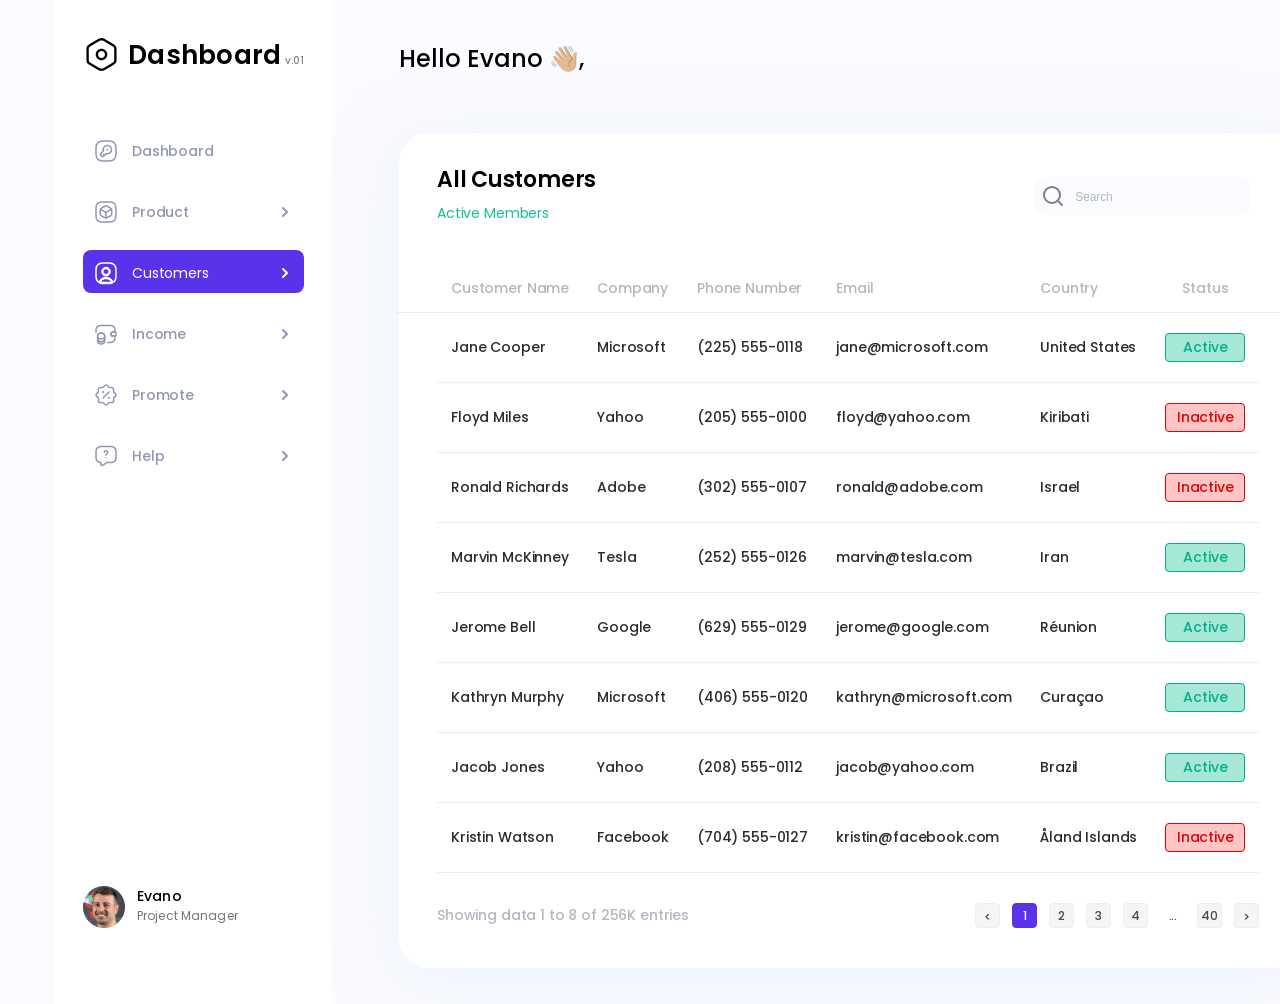
==== index.html @ 8c22f6dc "Updates" ====
<!doctype html><html class="page" lang="uk"><head><meta charset="UTF-8"><meta name="viewport" content="width=device-width,initial-scale=1"><title>Dashboard</title><link rel="icon" type="image/x-icon" href="images/setting 1.svg"><script defer="defer" src="./static/js/main.91e2515e.js"></script><link href="./static/css/main.ed46ba8c.css" rel="stylesheet"></head><body class="page__body"><div id="root"></div></body></html>
---- static/css/main.ed46ba8c.css ----
@font-face{font-family:Poppins;font-weight:500;src:url(../../static/media/Poppins-Medium.673ed42382ab264e0bf5.ttf) format("truetype")}@font-face{font-family:Poppins;font-weight:400;src:url(../../static/media/Poppins-Regular.35d26b781dc5fda684cc.ttf) format("truetype")}@font-face{font-family:Poppins;font-weight:600;src:url(../../static/media/Poppins-SemiBold.ac8d04b620e54be9b0f0.ttf) format("truetype")}input:focus,textarea:focus{outline:none}.page{font-family:Poppins,sans-serif}.page__body{background:#fafbff;margin:0}.page__body--with-menu{overflow:hidden}.page__container{max-width:1440px}@media(min-width:640px){.page__container{display:grid;grid-template-columns:1fr 3.7fr;margin:0 auto;padding:0 20px}}@media(min-width:1280px){.page__container{padding:0 55px}}.main{background:#fafbff;padding-top:20px;position:relative}@media(min-width:640px){.main{padding:41px 100px 0 67px}}.main__top{align-items:center;display:flex;justify-content:space-between;margin:0 20px}@media(min-width:640px){.main__top{display:block;margin:0}}.main__menu{background:none;border:none}@media(min-width:640px){.main__menu{display:none}}.main__hello{color:#000;font-size:24px;font-weight:500;line-height:36px}@media(min-width:640px){.main__hello{margin:0 0 56px}}.main__container{background:#fff;border-radius:30px;box-shadow:0 10px 60px #e2ecf980;padding:20px;position:relative}@media(min-width:640px){.main__container{padding:30px 44px 40px 38px}}.main__header-title{color:#000;font-size:22px;font-weight:600;letter-spacing:-.01em;line-height:33px;margin:0 0 7px}.main__header-subTitle{color:#16c098;font-size:14px;font-weight:400;letter-spacing:-.01em;line-height:21px;margin:0 0 40px}.main__header-search{background:#fafbff;border-radius:10px;box-sizing:border-box;display:flex;height:50px;margin-bottom:20px;padding:7px}@media(min-width:640px){.main__header-search{height:38px;margin-bottom:0;position:absolute;right:53px;top:44px;width:216px}}.main__header-search--svg{margin-right:8px}.main__header-search--input{background:#fafbff;border:none;width:85%}.main__header-search--input::placeholder{color:#b5b7c0;font-size:12px;font-weight:400;letter-spacing:-.01em;line-height:18px}@media(min-width:640px){.main__footer{align-items:center;display:flex;justify-content:space-between}}.main__footer-info{color:#b5b7c0;font-size:14px;font-weight:500;letter-spacing:-.01em;line-height:21px;margin-bottom:20px}@media(min-width:640px){.main__footer-info{margin:0}}.table{border-collapse:collapse;display:grid;grid-template-columns:minmax(-webkit-max-content,1fr) minmax(-webkit-max-content,1fr) minmax(-webkit-max-content,1fr) minmax(-webkit-max-content,1fr) minmax(-webkit-max-content,1fr) minmax(-webkit-min-content,1fr);grid-template-columns:minmax(max-content,1fr) minmax(max-content,1fr) minmax(max-content,1fr) minmax(max-content,1fr) minmax(max-content,1fr) minmax(min-content,1fr);margin-bottom:30px;min-width:100%;overflow-x:scroll;position:relative}@media(min-width:640px){.table{overflow-x:visible;overflow-x:initial}}tbody,thead,tr{display:contents}thead:before{background:#eee;content:"";display:block;height:1px;left:0;margin-left:-41px;margin-right:-67px;position:absolute;right:0;top:49px;transform:translateY(-100%);width:110%}td,th{overflow:hidden;padding:14px 5px;text-overflow:ellipsis;white-space:nowrap}@media(min-width:640px){td,th{padding:14px}}th{color:#b5b7c0;font-size:14px;font-weight:500;letter-spacing:-.01em;line-height:21px;position:-webkit-sticky;position:sticky;text-align:left;top:0}th:last-child{border:0;text-align:center}td{align-items:center;border-bottom:1px solid #eee;color:#292d32;display:flex;font-size:14px;font-weight:500;letter-spacing:-.01em;line-height:21px;padding-bottom:10px;padding-top:10px}@media(min-width:640px){td{padding-bottom:20px;padding-top:20px}}.active,.inactive{align-items:center;border-radius:4px;box-sizing:border-box;display:flex;height:29px;justify-content:center;width:80px}.active{background:#16c09861;border:1px solid #00b087;color:#00b087}.inactive{background:#ffc5c5;border:1px solid #df0404;color:#df0404}.pagination{display:flex;gap:12px;list-style:none;margin:0;padding:0}.page-item{align-items:center;background:#f5f5f5;border:1px solid #eee;border-radius:4px;box-sizing:border-box;display:flex;height:25px;justify-content:center;width:25px}.page-item:nth-child(6){background:none;border:none}.page-item--active{background:#5932ea;border:1px solid #5932ea;color:#fff}.page-item--active .page-link{color:#fff}.page-link{color:#404b52;font-size:12px;font-weight:500;letter-spacing:-.01em;line-height:100%;text-decoration:none}.menu{background:#fff;bottom:0;height:100vh;left:0;padding:30px;position:fixed;right:0;top:0;transform:translateX(-100%);transition:transform .3s;z-index:1}.menu:target{transform:translateX(0)}@media(min-width:640px){.menu{background:#fff;height:100%;padding:36px 28px 0;position:relative;transform:none}}.menu__cross{background:none;border:none;position:absolute;right:25px;top:40px;transition:opacity .3s;z-index:2}@media(min-width:640px){.menu__cross{display:none}}.menu__cross:hover{opacity:.5}@media(min-width:1440px){.menu__cross{left:calc(50vw - 720px)}}.menu__cross--svg{fill:#000}.menu__logo{display:flex;justify-items:center;margin-bottom:53px;text-decoration:none}.menu__logo--img{height:37px;margin-right:8px;width:37px}.menu__logo--p{color:#000;font-size:26px;font-weight:600;letter-spacing:.01em;line-height:39px;margin:0}.menu__logo--version{align-self:end;color:#838383;font-size:10px;font-weight:500;letter-spacing:-.01em;line-height:15px;margin-left:4px}.menu__list{list-style:none;margin:0;padding:0}.menu__item{margin-bottom:18px}.menu__link{border-radius:8px;color:#9197b3;font-size:14px;font-weight:500;justify-content:space-between;letter-spacing:-.01em;line-height:21px;padding:11px 11px 8px;position:relative;text-decoration:none}.menu__link,.menu__link-container{align-items:center;display:flex}.menu__link--active{background:#5932ea;color:#fff;font-weight:400;line-height:21px}.menu__link--active .menu__link-svg,.menu__link--active .menu__link-vector{stroke:#fff}.menu__link--active .menu__link-svg--fill{fill:#fff}.menu__link-svg{stroke:#9197b3;margin-right:14px}.menu__link-svg--fill{fill:#9197b3;margin-right:14px}.menu__link-vector{stroke:#9197b3}.menu__account{bottom:120px;display:flex;position:absolute}@media(min-width:640px){.menu__account{bottom:76px}}.menu__account-photo{margin-right:12px}.menu__account-name{color:#000;font-size:14px;font-weight:500;letter-spacing:.01em;line-height:21px}.menu__account-role{color:#757575;font-size:12px;font-weight:400;letter-spacing:.01em;line-height:18px}
/*# sourceMappingURL=main.ed46ba8c.css.map*/
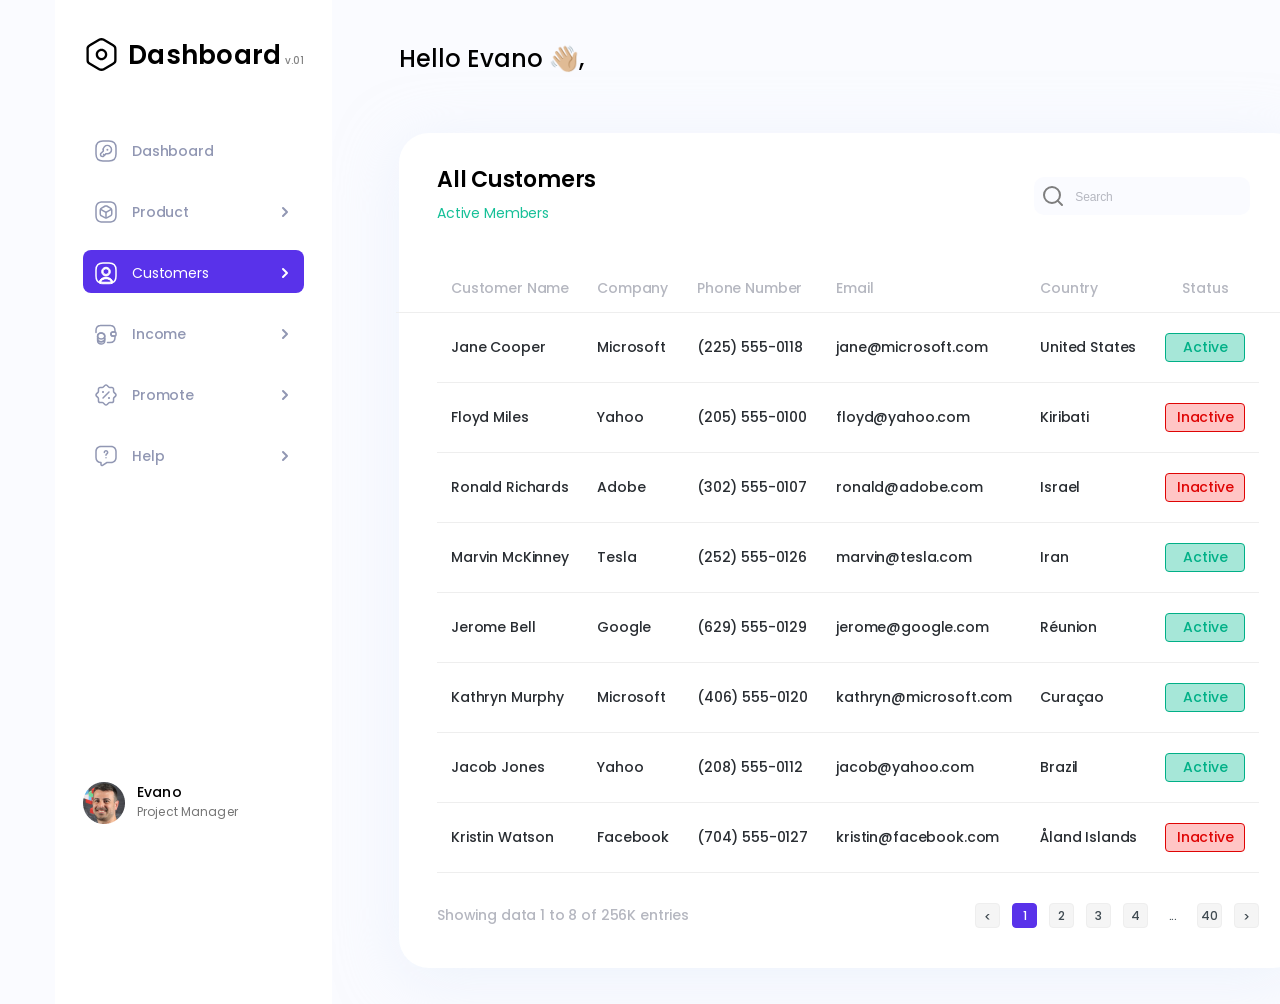
==== commit 77e0a9dd: "Updates" ====
--- a/index.html
+++ b/index.html
@@ -1 +1 @@
-<!doctype html><html class="page" lang="uk"><head><meta charset="UTF-8"><meta name="viewport" content="width=device-width,initial-scale=1"><title>Dashboard</title><link rel="icon" type="image/x-icon" href="images/setting 1.svg"><script defer="defer" src="./static/js/main.91e2515e.js"></script><link href="./static/css/main.ed46ba8c.css" rel="stylesheet"></head><body class="page__body"><div id="root"></div></body></html>+<!doctype html><html class="page" lang="uk"><head><meta charset="UTF-8"><meta name="viewport" content="width=device-width,initial-scale=1"><title>Dashboard</title><link rel="icon" type="image/x-icon" href="images/setting 1.svg"><script defer="defer" src="./static/js/main.91e2515e.js"></script><link href="./static/css/main.513464c5.css" rel="stylesheet"></head><body class="page__body"><div id="root"></div></body></html>
--- a/static/css/main.513464c5.css
+++ b/static/css/main.513464c5.css
@@ -0,0 +1,2 @@
+@font-face{font-family:Poppins;font-weight:500;src:url(../../static/media/Poppins-Medium.673ed42382ab264e0bf5.ttf) format("truetype")}@font-face{font-family:Poppins;font-weight:400;src:url(../../static/media/Poppins-Regular.35d26b781dc5fda684cc.ttf) format("truetype")}@font-face{font-family:Poppins;font-weight:600;src:url(../../static/media/Poppins-SemiBold.ac8d04b620e54be9b0f0.ttf) format("truetype")}input:focus,textarea:focus{outline:none}.page{font-family:Poppins,sans-serif}.page__body{background:#fafbff;margin:0}.page__body--with-menu{overflow:hidden}.page__container{height:100vh;max-width:1440px}@media(min-width:640px){.page__container{display:grid;grid-template-columns:1fr 3.7fr;margin:0 auto;padding:0 20px}}@media(min-width:1280px){.page__container{padding:0 55px}}.main{background:#fafbff;padding-top:20px;position:relative}@media(min-width:640px){.main{padding:41px 100px 0 67px}}.main__top{align-items:center;display:flex;justify-content:space-between;margin:0 20px}@media(min-width:640px){.main__top{display:block;margin:0}}.main__menu{background:none;border:none}@media(min-width:640px){.main__menu{display:none}}.main__hello{color:#000;font-size:24px;font-weight:500;line-height:36px}@media(min-width:640px){.main__hello{margin:0 0 56px}}.main__container{background:#fff;border-radius:30px;box-shadow:0 10px 60px #e2ecf980;padding:20px;position:relative}@media(min-width:640px){.main__container{padding:30px 44px 40px 38px}}.main__header-title{color:#000;font-size:22px;font-weight:600;letter-spacing:-.01em;line-height:33px;margin:0 0 7px}.main__header-subTitle{color:#16c098;font-size:14px;font-weight:400;letter-spacing:-.01em;line-height:21px;margin:0 0 40px}.main__header-search{background:#fafbff;border-radius:10px;box-sizing:border-box;display:flex;height:50px;margin-bottom:20px;padding:7px}@media(min-width:640px){.main__header-search{height:38px;margin-bottom:0;position:absolute;right:53px;top:44px;width:216px}}.main__header-search--svg{margin-right:8px}.main__header-search--input{background:#fafbff;border:none;width:85%}.main__header-search--input::placeholder{color:#b5b7c0;font-size:12px;font-weight:400;letter-spacing:-.01em;line-height:18px}@media(min-width:640px){.main__footer{align-items:center;display:flex;justify-content:space-between}}.main__footer-info{color:#b5b7c0;font-size:14px;font-weight:500;letter-spacing:-.01em;line-height:21px;margin-bottom:20px}@media(min-width:640px){.main__footer-info{margin:0}}.table{border-collapse:collapse;display:grid;grid-template-columns:minmax(-webkit-max-content,1fr) minmax(-webkit-max-content,1fr) minmax(-webkit-max-content,1fr) minmax(-webkit-max-content,1fr) minmax(-webkit-max-content,1fr) minmax(-webkit-min-content,1fr);grid-template-columns:minmax(max-content,1fr) minmax(max-content,1fr) minmax(max-content,1fr) minmax(max-content,1fr) minmax(max-content,1fr) minmax(min-content,1fr);margin-bottom:30px;min-width:100%;overflow-x:scroll;position:relative}@media(min-width:640px){.table{overflow-x:visible;overflow-x:initial}}tbody,thead,tr{display:contents}thead:before{background:#eee;content:"";display:block;height:1px;left:0;margin-left:-41px;margin-right:-67px;position:absolute;right:0;top:49px;transform:translateY(-100%);width:110%}td,th{overflow:hidden;padding:14px 5px;text-overflow:ellipsis;white-space:nowrap}@media(min-width:640px){td,th{padding:14px}}th{color:#b5b7c0;font-size:14px;font-weight:500;letter-spacing:-.01em;line-height:21px;position:-webkit-sticky;position:sticky;text-align:left;top:0}th:last-child{border:0;text-align:center}td{align-items:center;border-bottom:1px solid #eee;color:#292d32;display:flex;font-size:14px;font-weight:500;letter-spacing:-.01em;line-height:21px;padding-bottom:10px;padding-top:10px}@media(min-width:640px){td{padding-bottom:20px;padding-top:20px}}.active,.inactive{align-items:center;border-radius:4px;box-sizing:border-box;display:flex;height:29px;justify-content:center;width:80px}.active{background:#16c09861;border:1px solid #00b087;color:#00b087}.inactive{background:#ffc5c5;border:1px solid #df0404;color:#df0404}.pagination{display:flex;gap:12px;list-style:none;margin:0;padding:0}.page-item{align-items:center;background:#f5f5f5;border:1px solid #eee;border-radius:4px;box-sizing:border-box;display:flex;height:25px;justify-content:center;width:25px}.page-item:nth-child(6){background:none;border:none}.page-item--active{background:#5932ea;border:1px solid #5932ea;color:#fff}.page-item--active .page-link{color:#fff}.page-link{color:#404b52;font-size:12px;font-weight:500;letter-spacing:-.01em;line-height:100%;text-decoration:none}.menu{background:#fff;bottom:0;height:100vh;left:0;padding:30px;position:fixed;right:0;top:0;transform:translateX(-100%);transition:transform .3s;z-index:1}@media(min-width:640px){.menu{background:#fff;height:100%;padding:36px 28px 0;position:relative;transform:none}}.menu__cross{background:none;border:none;position:absolute;right:25px;top:40px;transition:opacity .3s;z-index:2}@media(min-width:640px){.menu__cross{display:none}}.menu__cross:hover{opacity:.5}@media(min-width:1440px){.menu__cross{left:calc(50vw - 720px)}}.menu__cross--svg{fill:#000}.menu__logo{display:flex;justify-items:center;margin-bottom:53px;text-decoration:none}.menu__logo--img{height:37px;margin-right:8px;width:37px}.menu__logo--p{color:#000;font-size:26px;font-weight:600;letter-spacing:.01em;line-height:39px;margin:0}.menu__logo--version{align-self:end;color:#838383;font-size:10px;font-weight:500;letter-spacing:-.01em;line-height:15px;margin-left:4px}.menu__list{list-style:none;margin:0;padding:0}.menu__item{margin-bottom:18px}.menu__link{border-radius:8px;color:#9197b3;font-size:14px;font-weight:500;justify-content:space-between;letter-spacing:-.01em;line-height:21px;padding:11px 11px 8px;position:relative;text-decoration:none}.menu__link,.menu__link-container{align-items:center;display:flex}.menu__link--active{background:#5932ea;color:#fff;font-weight:400;line-height:21px}.menu__link--active .menu__link-svg,.menu__link--active .menu__link-vector{stroke:#fff}.menu__link--active .menu__link-svg--fill{fill:#fff}.menu__link-svg{stroke:#9197b3;margin-right:14px}.menu__link-svg--fill{fill:#9197b3;margin-right:14px}.menu__link-vector{stroke:#9197b3}.menu__account{bottom:120px;display:flex;position:fixed}@media(max-height:620px){.menu__account{position:static}}@media(min-width:640px){.menu__account{bottom:76px}}.menu__account-photo{margin-right:12px}.menu__account-name{color:#000;font-size:14px;font-weight:500;letter-spacing:.01em;line-height:21px}.menu__account-role{color:#757575;font-size:12px;font-weight:400;letter-spacing:.01em;line-height:18px}
+/*# sourceMappingURL=main.513464c5.css.map*/
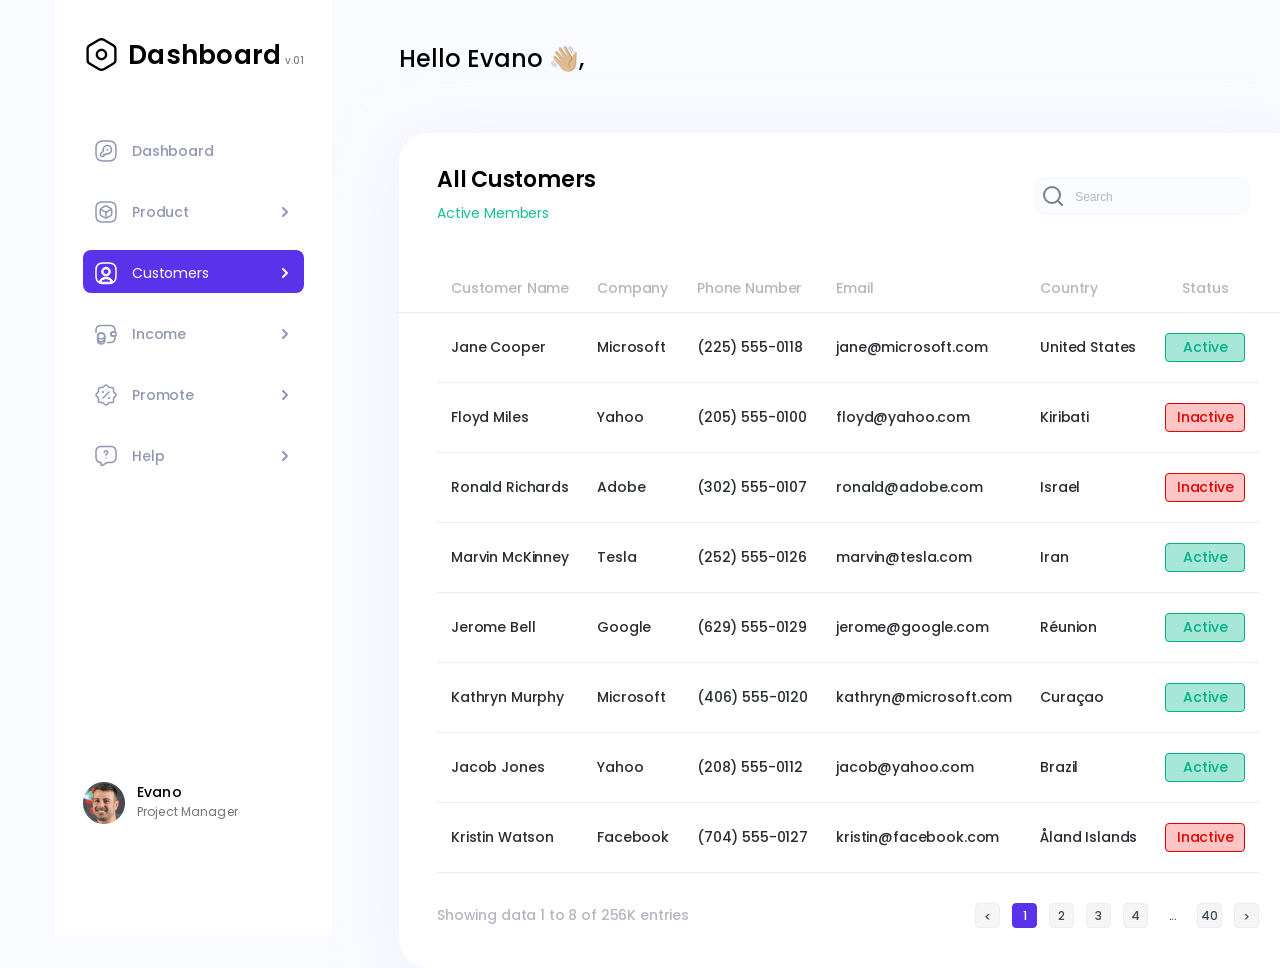
==== commit fb29e3a6: "Updates" ====
--- a/index.html
+++ b/index.html
@@ -1 +1 @@
-<!doctype html><html class="page" lang="uk"><head><meta charset="UTF-8"><meta name="viewport" content="width=device-width,initial-scale=1"><title>Dashboard</title><link rel="icon" type="image/x-icon" href="images/setting 1.svg"><script defer="defer" src="./static/js/main.91e2515e.js"></script><link href="./static/css/main.513464c5.css" rel="stylesheet"></head><body class="page__body"><div id="root"></div></body></html>+<!doctype html><html class="page" lang="uk"><head><meta charset="UTF-8"><meta name="viewport" content="width=device-width,initial-scale=1"><title>Dashboard</title><link rel="icon" type="image/x-icon" href="images/setting 1.svg"><script defer="defer" src="./static/js/main.91e2515e.js"></script><link href="./static/css/main.ee619790.css" rel="stylesheet"></head><body class="page__body"><div id="root"></div></body></html>
--- a/static/css/main.ee619790.css
+++ b/static/css/main.ee619790.css
@@ -0,0 +1,2 @@
+@font-face{font-family:Poppins;font-weight:500;src:url(../../static/media/Poppins-Medium.673ed42382ab264e0bf5.ttf) format("truetype")}@font-face{font-family:Poppins;font-weight:400;src:url(../../static/media/Poppins-Regular.35d26b781dc5fda684cc.ttf) format("truetype")}@font-face{font-family:Poppins;font-weight:600;src:url(../../static/media/Poppins-SemiBold.ac8d04b620e54be9b0f0.ttf) format("truetype")}input:focus,textarea:focus{outline:none}.page{font-family:Poppins,sans-serif}.page__body{background:#fafbff;margin:0}.page__body--with-menu{overflow:hidden}.page__container{max-width:1440px}@media(min-width:640px){.page__container{display:grid;grid-template-columns:1fr 3.7fr;margin:0 auto;padding:0 20px}}@media(min-width:1280px){.page__container{padding:0 55px}}.main{background:#fafbff;padding-top:20px;position:relative}@media(min-width:640px){.main{padding:41px 100px 0 67px}}.main__top{align-items:center;display:flex;justify-content:space-between;margin:0 20px}@media(min-width:640px){.main__top{display:block;margin:0}}.main__menu{background:none;border:none}@media(min-width:640px){.main__menu{display:none}}.main__hello{color:#000;font-size:24px;font-weight:500;line-height:36px}@media(min-width:640px){.main__hello{margin:0 0 56px}}.main__container{background:#fff;border-radius:30px;box-shadow:0 10px 60px #e2ecf980;padding:20px;position:relative}@media(min-width:640px){.main__container{padding:30px 44px 40px 38px}}.main__header-title{color:#000;font-size:22px;font-weight:600;letter-spacing:-.01em;line-height:33px;margin:0 0 7px}.main__header-subTitle{color:#16c098;font-size:14px;font-weight:400;letter-spacing:-.01em;line-height:21px;margin:0 0 40px}.main__header-search{background:#fafbff;border-radius:10px;box-sizing:border-box;display:flex;height:50px;margin-bottom:20px;padding:7px}@media(min-width:640px){.main__header-search{height:38px;margin-bottom:0;position:absolute;right:53px;top:44px;width:216px}}.main__header-search--svg{margin-right:8px}.main__header-search--input{background:#fafbff;border:none;width:85%}.main__header-search--input::placeholder{color:#b5b7c0;font-size:12px;font-weight:400;letter-spacing:-.01em;line-height:18px}@media(min-width:640px){.main__footer{align-items:center;display:flex;justify-content:space-between}}.main__footer-info{color:#b5b7c0;font-size:14px;font-weight:500;letter-spacing:-.01em;line-height:21px;margin-bottom:20px}@media(min-width:640px){.main__footer-info{margin:0}}.table{border-collapse:collapse;display:grid;grid-template-columns:minmax(-webkit-max-content,1fr) minmax(-webkit-max-content,1fr) minmax(-webkit-max-content,1fr) minmax(-webkit-max-content,1fr) minmax(-webkit-max-content,1fr) minmax(-webkit-min-content,1fr);grid-template-columns:minmax(max-content,1fr) minmax(max-content,1fr) minmax(max-content,1fr) minmax(max-content,1fr) minmax(max-content,1fr) minmax(min-content,1fr);margin-bottom:30px;min-width:100%;overflow-x:scroll;position:relative}@media(min-width:640px){.table{overflow-x:visible;overflow-x:initial}}tbody,thead,tr{display:contents}thead:before{background:#eee;content:"";display:block;height:1px;left:0;margin-left:-41px;margin-right:-67px;position:absolute;right:0;top:49px;transform:translateY(-100%);width:110%}td,th{overflow:hidden;padding:14px 5px;text-overflow:ellipsis;white-space:nowrap}@media(min-width:640px){td,th{padding:14px}}th{color:#b5b7c0;font-size:14px;font-weight:500;letter-spacing:-.01em;line-height:21px;position:-webkit-sticky;position:sticky;text-align:left;top:0}th:last-child{border:0;text-align:center}td{align-items:center;border-bottom:1px solid #eee;color:#292d32;display:flex;font-size:14px;font-weight:500;letter-spacing:-.01em;line-height:21px;padding-bottom:10px;padding-top:10px}@media(min-width:640px){td{padding-bottom:20px;padding-top:20px}}.active,.inactive{align-items:center;border-radius:4px;box-sizing:border-box;display:flex;height:29px;justify-content:center;width:80px}.active{background:#16c09861;border:1px solid #00b087;color:#00b087}.inactive{background:#ffc5c5;border:1px solid #df0404;color:#df0404}.pagination{display:flex;gap:12px;list-style:none;margin:0;padding:0}.page-item{align-items:center;background:#f5f5f5;border:1px solid #eee;border-radius:4px;box-sizing:border-box;display:flex;height:25px;justify-content:center;width:25px}.page-item:nth-child(6){background:none;border:none}.page-item--active{background:#5932ea;border:1px solid #5932ea;color:#fff}.page-item--active .page-link{color:#fff}.page-link{color:#404b52;font-size:12px;font-weight:500;letter-spacing:-.01em;line-height:100%;text-decoration:none}.menu{background:#fff;bottom:0;height:100vh;left:0;padding:30px;position:fixed;right:0;top:0;transform:translateX(-100%);transition:transform .3s;z-index:1}@media(min-width:640px){.menu{background:#fff;padding:36px 28px 0;position:relative;transform:none}}.menu__cross{background:none;border:none;position:absolute;right:25px;top:40px;transition:opacity .3s;z-index:2}@media(min-width:640px){.menu__cross{display:none}}.menu__cross:hover{opacity:.5}@media(min-width:1440px){.menu__cross{left:calc(50vw - 720px)}}.menu__cross--svg{fill:#000}.menu__logo{display:flex;justify-items:center;margin-bottom:53px;text-decoration:none}.menu__logo--img{height:37px;margin-right:8px;width:37px}.menu__logo--p{color:#000;font-size:26px;font-weight:600;letter-spacing:.01em;line-height:39px;margin:0}.menu__logo--version{align-self:end;color:#838383;font-size:10px;font-weight:500;letter-spacing:-.01em;line-height:15px;margin-left:4px}.menu__list{list-style:none;margin:0;padding:0}.menu__item{margin-bottom:18px}.menu__link{border-radius:8px;color:#9197b3;font-size:14px;font-weight:500;justify-content:space-between;letter-spacing:-.01em;line-height:21px;padding:11px 11px 8px;position:relative;text-decoration:none}.menu__link,.menu__link-container{align-items:center;display:flex}.menu__link--active{background:#5932ea;color:#fff;font-weight:400;line-height:21px}.menu__link--active .menu__link-svg,.menu__link--active .menu__link-vector{stroke:#fff}.menu__link--active .menu__link-svg--fill{fill:#fff}.menu__link-svg{stroke:#9197b3;margin-right:14px}.menu__link-svg--fill{fill:#9197b3;margin-right:14px}.menu__link-vector{stroke:#9197b3}.menu__account{bottom:120px;display:flex;position:fixed}@media(max-height:620px){.menu__account{position:static}}@media(min-width:640px){.menu__account{bottom:76px}}.menu__account-photo{margin-right:12px}.menu__account-name{color:#000;font-size:14px;font-weight:500;letter-spacing:.01em;line-height:21px}.menu__account-role{color:#757575;font-size:12px;font-weight:400;letter-spacing:.01em;line-height:18px}
+/*# sourceMappingURL=main.ee619790.css.map*/
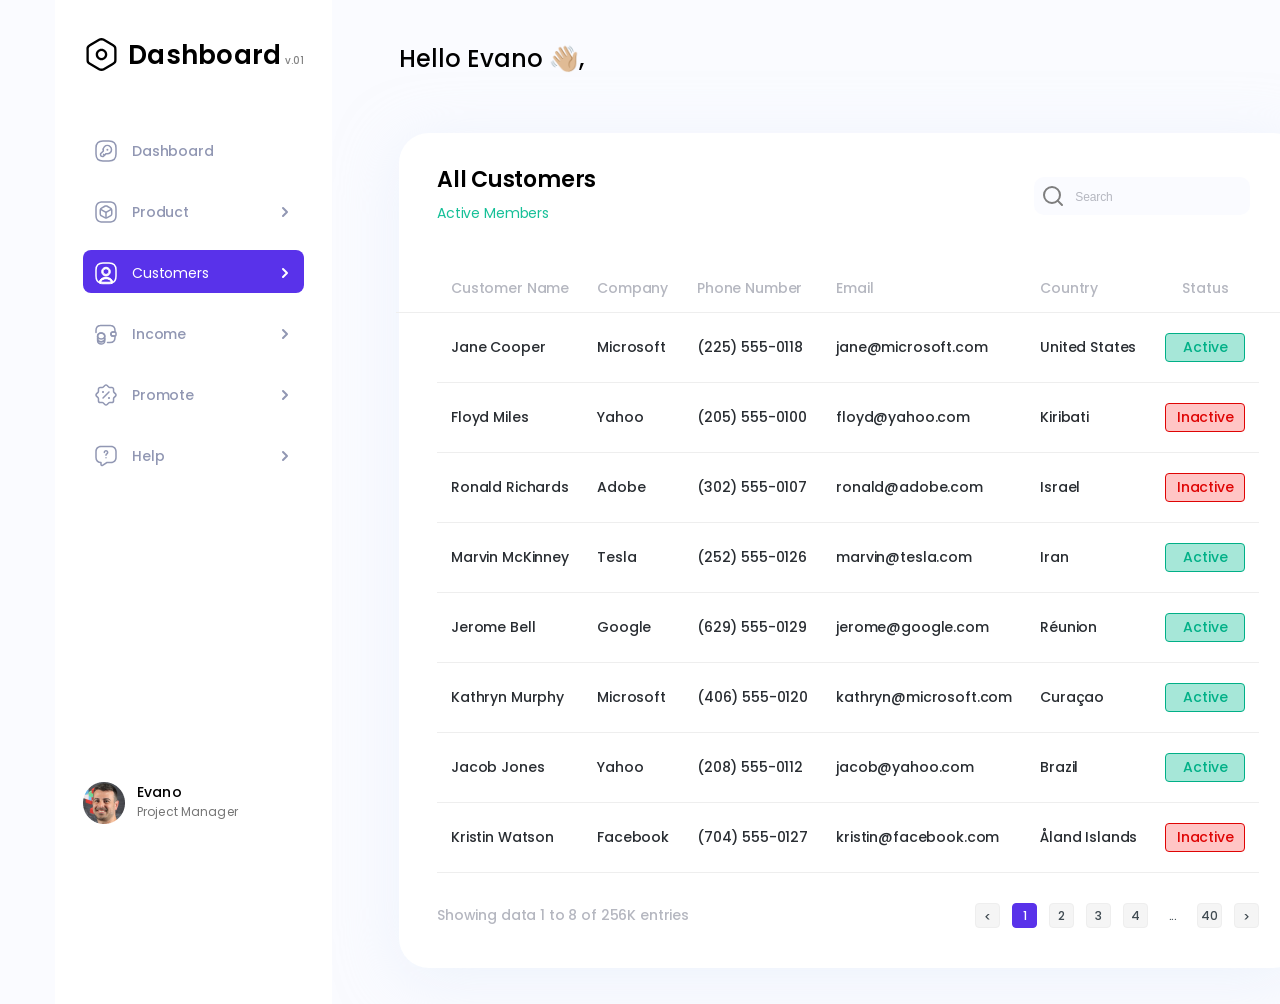
==== commit 0739ea6d: "Updates" ====
--- a/index.html
+++ b/index.html
@@ -1 +1 @@
-<!doctype html><html class="page" lang="uk"><head><meta charset="UTF-8"><meta name="viewport" content="width=device-width,initial-scale=1"><title>Dashboard</title><link rel="icon" type="image/x-icon" href="images/setting 1.svg"><script defer="defer" src="./static/js/main.91e2515e.js"></script><link href="./static/css/main.ee619790.css" rel="stylesheet"></head><body class="page__body"><div id="root"></div></body></html>+<!doctype html><html class="page" lang="uk"><head><meta charset="UTF-8"><meta name="viewport" content="width=device-width,initial-scale=1"><title>Dashboard</title><link rel="icon" type="image/x-icon" href="images/setting 1.svg"><script defer="defer" src="./static/js/main.91e2515e.js"></script><link href="./static/css/main.08b9aa50.css" rel="stylesheet"></head><body class="page__body"><div id="root"></div></body></html>
--- a/static/css/main.08b9aa50.css
+++ b/static/css/main.08b9aa50.css
@@ -0,0 +1,2 @@
+@font-face{font-family:Poppins;font-weight:500;src:url(../../static/media/Poppins-Medium.673ed42382ab264e0bf5.ttf) format("truetype")}@font-face{font-family:Poppins;font-weight:400;src:url(../../static/media/Poppins-Regular.35d26b781dc5fda684cc.ttf) format("truetype")}@font-face{font-family:Poppins;font-weight:600;src:url(../../static/media/Poppins-SemiBold.ac8d04b620e54be9b0f0.ttf) format("truetype")}input:focus,textarea:focus{outline:none}.page{font-family:Poppins,sans-serif}.page__body{background:#fafbff;margin:0}.page__body--with-menu{overflow:hidden}.page__container{height:100%;max-width:1440px}@media(min-width:640px){.page__container{display:grid;grid-template-columns:1fr 3.7fr;margin:0 auto;padding:0 20px}}@media(min-width:1280px){.page__container{padding:0 55px}}.main{background:#fafbff;padding-top:20px;position:relative}@media(min-width:640px){.main{padding:41px 100px 0 67px}}.main__top{align-items:center;display:flex;justify-content:space-between;margin:0 20px}@media(min-width:640px){.main__top{display:block;margin:0}}.main__menu{background:none;border:none}@media(min-width:640px){.main__menu{display:none}}.main__hello{color:#000;font-size:24px;font-weight:500;line-height:36px}@media(min-width:640px){.main__hello{margin:0 0 56px}}.main__container{background:#fff;border-radius:30px;box-shadow:0 10px 60px #e2ecf980;padding:20px;position:relative}@media(min-width:640px){.main__container{padding:30px 44px 40px 38px}}.main__header-title{color:#000;font-size:22px;font-weight:600;letter-spacing:-.01em;line-height:33px;margin:0 0 7px}.main__header-subTitle{color:#16c098;font-size:14px;font-weight:400;letter-spacing:-.01em;line-height:21px;margin:0 0 40px}.main__header-search{background:#fafbff;border-radius:10px;box-sizing:border-box;display:flex;height:50px;margin-bottom:20px;padding:7px}@media(min-width:640px){.main__header-search{height:38px;margin-bottom:0;position:absolute;right:53px;top:44px;width:216px}}.main__header-search--svg{margin-right:8px}.main__header-search--input{background:#fafbff;border:none;width:85%}.main__header-search--input::placeholder{color:#b5b7c0;font-size:12px;font-weight:400;letter-spacing:-.01em;line-height:18px}@media(min-width:640px){.main__footer{align-items:center;display:flex;justify-content:space-between}}.main__footer-info{color:#b5b7c0;font-size:14px;font-weight:500;letter-spacing:-.01em;line-height:21px;margin-bottom:20px}@media(min-width:640px){.main__footer-info{margin:0}}.table{border-collapse:collapse;display:grid;grid-template-columns:minmax(-webkit-max-content,1fr) minmax(-webkit-max-content,1fr) minmax(-webkit-max-content,1fr) minmax(-webkit-max-content,1fr) minmax(-webkit-max-content,1fr) minmax(-webkit-min-content,1fr);grid-template-columns:minmax(max-content,1fr) minmax(max-content,1fr) minmax(max-content,1fr) minmax(max-content,1fr) minmax(max-content,1fr) minmax(min-content,1fr);margin-bottom:30px;min-width:100%;overflow-x:scroll;position:relative}@media(min-width:640px){.table{overflow-x:visible;overflow-x:initial}}tbody,thead,tr{display:contents}thead:before{background:#eee;content:"";display:block;height:1px;left:0;margin-left:-41px;margin-right:-67px;position:absolute;right:0;top:49px;transform:translateY(-100%);width:110%}td,th{overflow:hidden;padding:14px 5px;text-overflow:ellipsis;white-space:nowrap}@media(min-width:640px){td,th{padding:14px}}th{color:#b5b7c0;font-size:14px;font-weight:500;letter-spacing:-.01em;line-height:21px;position:-webkit-sticky;position:sticky;text-align:left;top:0}th:last-child{border:0;text-align:center}td{align-items:center;border-bottom:1px solid #eee;color:#292d32;display:flex;font-size:14px;font-weight:500;letter-spacing:-.01em;line-height:21px;padding-bottom:10px;padding-top:10px}@media(min-width:640px){td{padding-bottom:20px;padding-top:20px}}.active,.inactive{align-items:center;border-radius:4px;box-sizing:border-box;display:flex;height:29px;justify-content:center;width:80px}.active{background:#16c09861;border:1px solid #00b087;color:#00b087}.inactive{background:#ffc5c5;border:1px solid #df0404;color:#df0404}.pagination{display:flex;gap:12px;list-style:none;margin:0;padding:0}.page-item{align-items:center;background:#f5f5f5;border:1px solid #eee;border-radius:4px;box-sizing:border-box;display:flex;height:25px;justify-content:center;width:25px}.page-item:nth-child(6){background:none;border:none}.page-item--active{background:#5932ea;border:1px solid #5932ea;color:#fff}.page-item--active .page-link{color:#fff}.page-link{color:#404b52;font-size:12px;font-weight:500;letter-spacing:-.01em;line-height:100%;text-decoration:none}.menu{background:#fff;bottom:0;height:100%;left:0;padding:30px;position:fixed;right:0;top:0;transform:translateX(-100%);transition:transform .3s;z-index:1}@media(min-width:640px){.menu{background:#fff;padding:36px 28px 0;position:relative;transform:none}}.menu__cross{background:none;border:none;position:absolute;right:25px;top:40px;transition:opacity .3s;z-index:2}@media(min-width:640px){.menu__cross{display:none}}.menu__cross:hover{opacity:.5}@media(min-width:1440px){.menu__cross{left:calc(50vw - 720px)}}.menu__cross--svg{fill:#000}.menu__logo{display:flex;justify-items:center;margin-bottom:53px;text-decoration:none}.menu__logo--img{height:37px;margin-right:8px;width:37px}.menu__logo--p{color:#000;font-size:26px;font-weight:600;letter-spacing:.01em;line-height:39px;margin:0}.menu__logo--version{align-self:end;color:#838383;font-size:10px;font-weight:500;letter-spacing:-.01em;line-height:15px;margin-left:4px}.menu__list{list-style:none;margin:0;padding:0}.menu__item{margin-bottom:18px}.menu__link{border-radius:8px;color:#9197b3;font-size:14px;font-weight:500;justify-content:space-between;letter-spacing:-.01em;line-height:21px;padding:11px 11px 8px;position:relative;text-decoration:none}.menu__link,.menu__link-container{align-items:center;display:flex}.menu__link--active{background:#5932ea;color:#fff;font-weight:400;line-height:21px}.menu__link--active .menu__link-svg,.menu__link--active .menu__link-vector{stroke:#fff}.menu__link--active .menu__link-svg--fill{fill:#fff}.menu__link-svg{stroke:#9197b3;margin-right:14px}.menu__link-svg--fill{fill:#9197b3;margin-right:14px}.menu__link-vector{stroke:#9197b3}.menu__account{bottom:150px;display:flex;position:fixed}@media(max-height:620px){.menu__account{position:static}}@media(min-width:640px){.menu__account{bottom:76px}}.menu__account-photo{margin-right:12px}.menu__account-name{color:#000;font-size:14px;font-weight:500;letter-spacing:.01em;line-height:21px}.menu__account-role{color:#757575;font-size:12px;font-weight:400;letter-spacing:.01em;line-height:18px}
+/*# sourceMappingURL=main.08b9aa50.css.map*/
